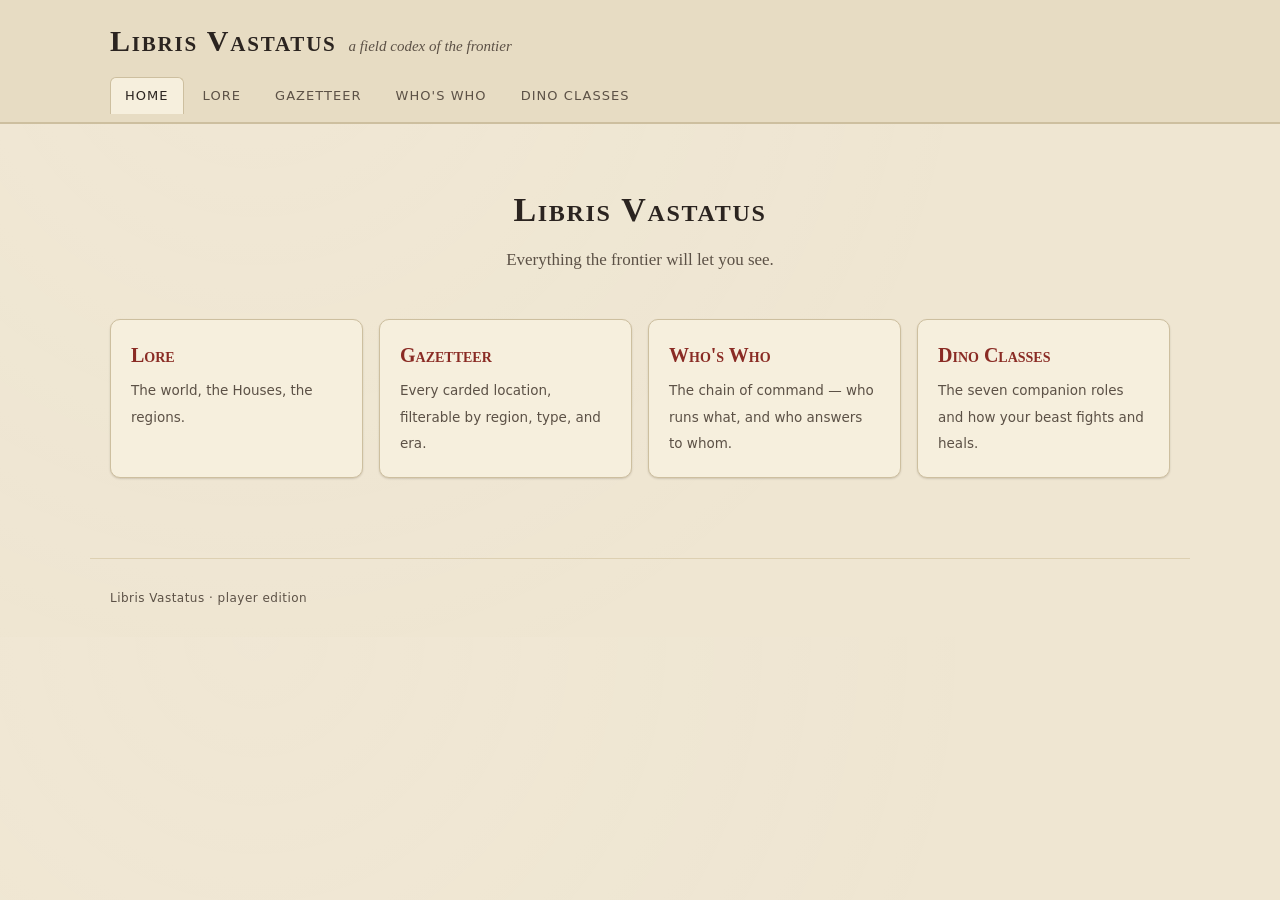
==== index.html @ 5d55946d "Add files via upload" ====
<!doctype html>
<html lang="en">
<head>
<meta charset="utf-8">
<meta name="viewport" content="width=device-width, initial-scale=1">
<title>The Frontier - Libris Vastatus</title>
<link rel="stylesheet" href="assets/style.css">
</head>
<body>

<header class="masthead"><div class="wrap">
<div class="brand"><h1>Libris Vastatus</h1><span class="sub">a field codex of the frontier</span></div>
<nav class="tabs"><a href="index.html" aria-current="page">Home</a><a href="lore.html">Lore</a><a href="pois.html">Gazetteer</a><a href="npcs.html">Who's Who</a><a href="dinos.html">Dino Classes</a></nav>
</div></header>
<main><div class="hero"><h2>Libris Vastatus</h2><p>Everything the frontier will let you see.</p></div><div class="sections"><a href="lore.html"><h3>Lore</h3><span>The world, the Houses, the regions.</span></a><a href="pois.html"><h3>Gazetteer</h3><span>Every carded location, filterable by region, type, and era.</span></a><a href="npcs.html"><h3>Who's Who</h3><span>The chain of command &mdash; who runs what, and who answers to whom.</span></a><a href="dinos.html"><h3>Dino Classes</h3><span>The seven companion roles and how your beast fights and heals.</span></a></div></main>
<footer>Libris Vastatus &middot; player edition</footer>


</body>
</html>
---- assets/style.css ----
/* Libris Vastatus — shared theme. Self-contained: system fonts only, so the DM pack works offline. */
:root{
  --bg:#efe6d2; --bg2:#e7dcc3; --panel:#f6efdd; --ink:#2b2420; --ink-soft:#5c5146;
  --line:#cdbf9f; --line-soft:#ddd0b2; --accent:#8a2b24; --accent-soft:#b4532d;
  --brass:#8a6d3b; --ok:#3f6b4f; --shadow:rgba(60,45,25,.18);
  --dm:#7a1f1a; --dm-bg:#f6e3dc; --dm-line:#c57a6b;
  --serif:"Iowan Old Style","Palatino Linotype",Palatino,Georgia,"Times New Roman",serif;
  --sans:system-ui,-apple-system,"Segoe UI",Roboto,Helvetica,Arial,sans-serif;
}
@media (prefers-color-scheme:dark){
  :root:not([data-theme="light"]){
    --bg:#17120e; --bg2:#1e1813; --panel:#211a14; --ink:#ece0c8; --ink-soft:#b3a488;
    --line:#3a2f23; --line-soft:#2c241b; --accent:#d8795f; --accent-soft:#c9663f;
    --brass:#c7a569; --ok:#8fbf9a; --shadow:rgba(0,0,0,.5);
    --dm:#e8927f; --dm-bg:#2a1714; --dm-line:#7a3128;
  }
}
*{box-sizing:border-box}
html{ -webkit-text-size-adjust:100% }
body{
  margin:0; background:var(--bg); color:var(--ink);
  font-family:var(--serif); font-size:17px; line-height:1.55;
  background-image:radial-gradient(circle at 20% 0%,rgba(255,255,255,.06),transparent 60%);
}
a{color:var(--accent); text-decoration:none} a:hover{text-decoration:underline}

/* header / nav */
.masthead{border-bottom:2px solid var(--line); background:var(--bg2)}
.masthead .wrap{max-width:1100px; margin:0 auto; padding:18px 20px 8px}
.brand{display:flex; align-items:baseline; gap:12px; flex-wrap:wrap}
.brand h1{font-size:30px; margin:0; letter-spacing:.06em; font-variant:small-caps; font-weight:600}
.brand .sub{color:var(--ink-soft); font-style:italic; font-size:15px}
nav.tabs{display:flex; gap:4px; flex-wrap:wrap; margin-top:12px}
nav.tabs a{
  font-family:var(--sans); font-size:13px; letter-spacing:.08em; text-transform:uppercase;
  padding:8px 14px; border:1px solid transparent; border-bottom:none; border-radius:6px 6px 0 0;
  color:var(--ink-soft);
}
nav.tabs a:hover{color:var(--ink); text-decoration:none; background:var(--panel)}
nav.tabs a[aria-current="page"]{color:var(--ink); background:var(--panel); border-color:var(--line)}

/* DM banner */
.dm-banner{
  background:var(--dm); color:#f6e3dc; font-family:var(--sans); font-size:12px;
  letter-spacing:.22em; text-transform:uppercase; text-align:center; padding:5px; font-weight:600;
}

main{max-width:1100px; margin:0 auto; padding:24px 20px 80px}

/* filter bar */
.filters{
  display:flex; gap:10px; flex-wrap:wrap; align-items:center; margin:0 0 20px;
  padding:14px; background:var(--panel); border:1px solid var(--line); border-radius:10px;
}
.filters input,.filters select{
  font-family:var(--sans); font-size:14px; color:var(--ink);
  background:var(--bg); border:1px solid var(--line); border-radius:7px; padding:9px 11px;
}
.filters input{flex:1 1 220px; min-width:160px}
.filters .count{font-family:var(--sans); font-size:12px; color:var(--ink-soft); margin-left:auto; letter-spacing:.04em}

/* cards */
.grid{display:grid; grid-template-columns:repeat(auto-fill,minmax(300px,1fr)); gap:16px}
.card{
  background:var(--panel); border:1px solid var(--line); border-radius:10px; padding:16px 18px;
  box-shadow:0 1px 2px var(--shadow); transition:transform .12s ease, box-shadow .12s ease;
}
.card:hover{transform:translateY(-2px); box-shadow:0 6px 16px var(--shadow)}
.card h3{margin:0 0 4px; font-size:19px; letter-spacing:.01em}
.card .meta{font-family:var(--sans); font-size:11.5px; letter-spacing:.06em; text-transform:uppercase; color:var(--brass); margin-bottom:8px}
.card .meta .dot{opacity:.5; margin:0 6px}
.card p{margin:8px 0 0; font-size:15.5px; color:var(--ink)}
.card .terrain{font-style:italic; color:var(--ink-soft); font-size:14.5px}

/* tags / pills */
.pill{display:inline-block; font-family:var(--sans); font-size:11px; letter-spacing:.05em; padding:2px 9px; border-radius:20px; border:1px solid var(--line); color:var(--ink-soft); margin:2px 4px 2px 0}
.pill.house{border-color:var(--brass); color:var(--brass)}

/* DM-only blocks */
.dmblock{
  margin-top:12px; padding:11px 13px; background:var(--dm-bg); border:1px solid var(--dm-line);
  border-left:4px solid var(--dm); border-radius:6px;
}
.dmblock .tag{font-family:var(--sans); font-size:10px; letter-spacing:.2em; text-transform:uppercase; color:var(--dm); font-weight:700}
.dmblock p{margin:6px 0 0; font-size:14.5px; color:var(--ink)}
.dmblock .row{font-family:var(--sans); font-size:12.5px; color:var(--ink-soft); margin-top:6px}
.dmblock .row b{color:var(--ink)}

/* lore + prose pages */
.prose{max-width:760px}
.prose section{margin:0 0 26px; padding:0 0 4px}
.lore-entry{background:var(--panel); border:1px solid var(--line); border-radius:10px; padding:18px 20px; margin:0 0 16px}
.lore-entry h3{margin:0 0 8px; font-size:21px; font-variant:small-caps; letter-spacing:.03em}
.lore-entry.dm{background:var(--dm-bg); border-color:var(--dm-line); border-left:4px solid var(--dm)}
.lore-entry.dm h3{color:var(--dm)}

/* dino table */
.classcard{background:var(--panel); border:1px solid var(--line); border-radius:10px; padding:16px 18px; margin:0 0 14px}
.classcard h3{margin:0; font-size:20px; display:flex; align-items:baseline; gap:10px; flex-wrap:wrap}
.classcard h3 .ep{font-style:italic; font-weight:400; color:var(--ink-soft); font-size:15px}
.classcard .role{font-family:var(--sans); font-size:12px; letter-spacing:.05em; text-transform:uppercase; color:var(--accent); margin:4px 0 10px}
.stats{display:flex; flex-wrap:wrap; gap:6px 18px; font-family:var(--sans); font-size:13px; color:var(--ink-soft)}
.stats b{color:var(--ink); font-weight:600}
.species{margin-top:10px; font-style:italic; color:var(--ink-soft); font-size:14.5px}
table.heals{border-collapse:collapse; font-family:var(--sans); font-size:14px; margin-top:8px}
table.heals th,table.heals td{border:1px solid var(--line); padding:7px 12px; text-align:left}
table.heals th{background:var(--bg2); font-weight:600}

/* landing */
.hero{text-align:center; padding:30px 10px 10px}
.hero h2{font-size:34px; font-variant:small-caps; letter-spacing:.05em; margin:.2em 0}
.hero p{max-width:640px; margin:10px auto; color:var(--ink-soft); font-size:17px}
.sections{display:grid; grid-template-columns:repeat(auto-fit,minmax(220px,1fr)); gap:16px; margin-top:26px}
.sections a{display:block; background:var(--panel); border:1px solid var(--line); border-radius:10px; padding:20px; color:var(--ink); box-shadow:0 1px 2px var(--shadow); transition:transform .12s ease}
.sections a:hover{transform:translateY(-3px); text-decoration:none; box-shadow:0 6px 16px var(--shadow)}
.sections a h3{margin:0 0 6px; font-size:20px; font-variant:small-caps; color:var(--accent)}
.sections a span{font-family:var(--sans); font-size:13.5px; color:var(--ink-soft)}

.empty{font-family:var(--sans); color:var(--ink-soft); padding:30px; text-align:center}
footer{max-width:1100px; margin:0 auto; padding:30px 20px; border-top:1px solid var(--line-soft); color:var(--ink-soft); font-family:var(--sans); font-size:12px; letter-spacing:.04em}
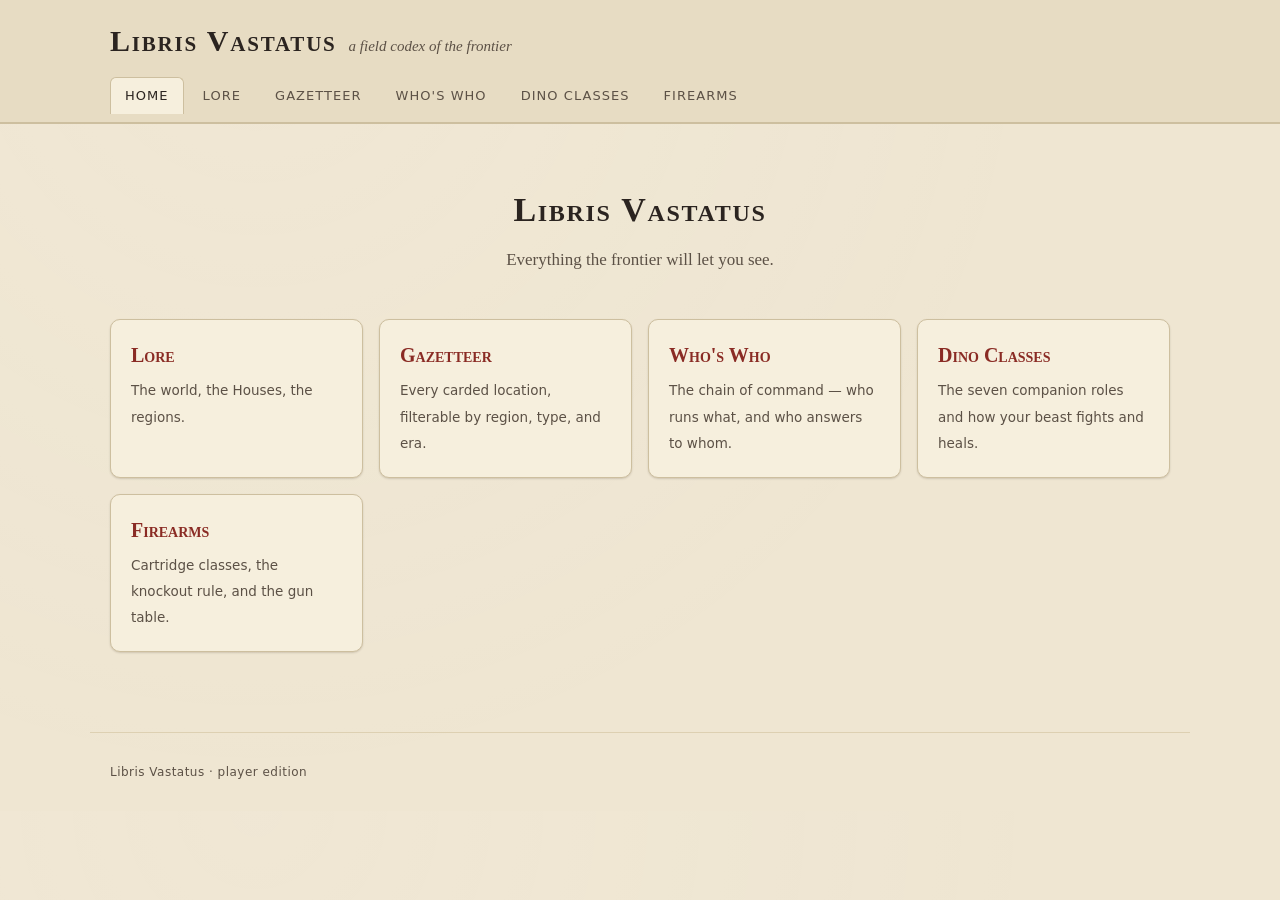
==== commit 8085fa92: "Add files via upload" ====
--- a/index.html
+++ b/index.html
@@ -10,9 +10,9 @@
 
 <header class="masthead"><div class="wrap">
 <div class="brand"><h1>Libris Vastatus</h1><span class="sub">a field codex of the frontier</span></div>
-<nav class="tabs"><a href="index.html" aria-current="page">Home</a><a href="lore.html">Lore</a><a href="pois.html">Gazetteer</a><a href="npcs.html">Who's Who</a><a href="dinos.html">Dino Classes</a></nav>
+<nav class="tabs"><a href="index.html" aria-current="page">Home</a><a href="lore.html">Lore</a><a href="pois.html">Gazetteer</a><a href="npcs.html">Who's Who</a><a href="dinos.html">Dino Classes</a><a href="firearms.html">Firearms</a></nav>
 </div></header>
-<main><div class="hero"><h2>Libris Vastatus</h2><p>Everything the frontier will let you see.</p></div><div class="sections"><a href="lore.html"><h3>Lore</h3><span>The world, the Houses, the regions.</span></a><a href="pois.html"><h3>Gazetteer</h3><span>Every carded location, filterable by region, type, and era.</span></a><a href="npcs.html"><h3>Who's Who</h3><span>The chain of command &mdash; who runs what, and who answers to whom.</span></a><a href="dinos.html"><h3>Dino Classes</h3><span>The seven companion roles and how your beast fights and heals.</span></a></div></main>
+<main><div class="hero"><h2>Libris Vastatus</h2><p>Everything the frontier will let you see.</p></div><div class="sections"><a href="lore.html"><h3>Lore</h3><span>The world, the Houses, the regions.</span></a><a href="pois.html"><h3>Gazetteer</h3><span>Every carded location, filterable by region, type, and era.</span></a><a href="npcs.html"><h3>Who's Who</h3><span>The chain of command &mdash; who runs what, and who answers to whom.</span></a><a href="dinos.html"><h3>Dino Classes</h3><span>The seven companion roles and how your beast fights and heals.</span></a><a href="firearms.html"><h3>Firearms</h3><span>Cartridge classes, the knockout rule, and the gun table.</span></a></div></main>
 <footer>Libris Vastatus &middot; player edition</footer>
 
 
